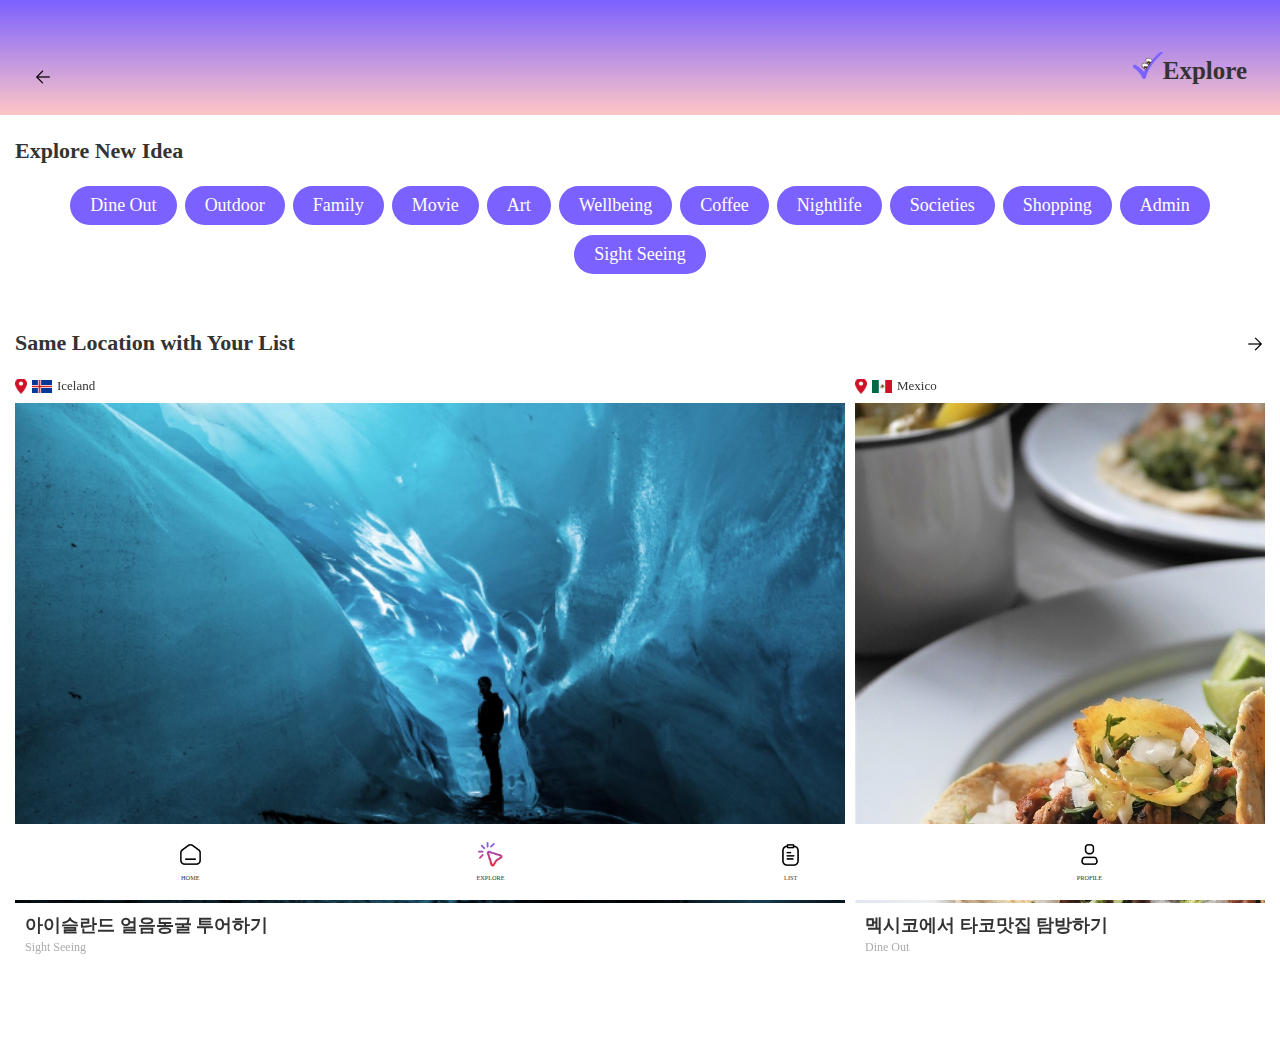
==== sub/explore.html @ f880aa77 "first commit" ====
<!DOCTYPE html>
<html lang="ko">
  <head>
    <meta charset="UTF-8" />
    <meta name="viewport" content="width=device-width, initial-scale=1.0" />
    <title>explore</title>
    <link rel="stylesheet" href="css/explore.css" />
    <!-- Link Swiper's CSS -->
    <link
      rel="stylesheet"
      href="https://cdn.jsdelivr.net/npm/swiper@11/swiper-bundle.min.css"
    />
  </head>
  <body>
    <div id="wrap">
      <header class="header" id="header">
        <div class="inner">
          <span><img src="../img/Arrow-Right.png" alt="back" /></span>
          <h1><img src="img/yourbucket-logo.png" alt="logo-icon" />Explore</h1>
          <nav>
            <ul>
              <li>
                <a href="../index.html">
                  <img src="../img/home.png" alt="home" />
                  <p>HOME</p>
                </a>
              </li>
              <li>
                <a href="#">
                  <img src="../img/explore-active.png" alt="explore" />
                  <p>EXPLORE</p>
                </a>
              </li>
              <li>
                <a href="#">
                  <img src="../img/list.png" alt="list" />
                  <p>LIST</p>
                </a>
              </li>
              <li>
                <a href="#">
                  <img src="../img/Person.png" alt="profile" />
                  <p>PROFILE</p>
                </a>
              </li>
            </ul>
          </nav>
          <!-- nav end -->
        </div>
        <!-- .inner end -->
      </header>
      <!-- .header end -->
      <main id="main">
        <div class="inner">
          <section class="cont01">
            <div class="title">
              <h2>Explore New Idea</h2>
            </div>
            <!-- .title end -->
            <div class="category">
              <ul>
                <li><a href="">Dine Out</a></li>
                <li><a href="">Outdoor</a></li>
                <li><a href="">Family</a></li>
                <li><a href="">Movie</a></li>
                <li><a href="">Art</a></li>
                <li><a href="">Wellbeing</a></li>
                <li><a href="">Coffee</a></li>
                <li><a href="">Nightlife</a></li>
                <li><a href="">Societies</a></li>
                <li><a href="">Shopping</a></li>
                <li><a href="">Admin</a></li>
                <li><a href="">Sight Seeing</a></li>
              </ul>
            </div>
            <!-- .category end -->
          </section>
          <!-- .cont01 end -->
          <section class="cont02">
            <div class="title">
              <h2>Same Location with Your List</h2>
              <img src="../img/Arrow-Right.png" alt="arrow-right" />
            </div>
            <!-- .title end -->
            <!-- Swiper -->
            <div class="swiper mySwiper">
              <div class="swiper-wrapper">
                <div class="swiper-slide">
                  <div class="info">
                    <img src="img/location-red.png" alt="location-red" />
                    <img src="../img/icelandflag.jpg" alt="iceland-flag" />
                    <p>Iceland</p>
                  </div>
                  <!-- .info end -->
                  <figure>
                    <img src="img/iceland-cave.jpg" alt="iceland-cave" />
                  </figure>
                  <div class="detail__info">
                    <h3>아이슬란드 얼음동굴 투어하기</h3>
                    <p>Sight Seeing</p>
                  </div>
                </div>
                <!-- swiper-slide end -->
                <div class="swiper-slide">
                  <div class="info">
                    <img src="img/location-red.png" alt="location-red" />
                    <img src="img/mexico-flag.jpg" alt="mexico-flag" />
                    <p>Mexico</p>
                  </div>
                  <!-- .info end -->
                  <figure>
                    <img
                      src="img/mexico-restaurant.jpg"
                      alt="maxico-restaurant"
                    />
                  </figure>
                  <div class="detail__info">
                    <h3>멕시코에서 타코맛집 탐방하기</h3>
                    <p>Dine Out</p>
                  </div>
                </div>
                <!-- swiper-slide end -->
                <div class="swiper-slide">
                  <div class="info">
                    <img src="img/location-red.png" alt="location-red" />
                    <img src="img/mexico-flag.jpg" alt="mexico-flag" />
                    <p>Mexico</p>
                  </div>
                  <!-- .info end -->
                  <figure>
                    <img
                      src="img/mexico-restaurant.jpg"
                      alt="maxico-restaurant"
                    />
                  </figure>
                  <div class="detail__info">
                    <h3>멕시코에서 타코맛집 탐방하기</h3>
                    <p>Dine Out</p>
                  </div><!-- .detail__info end -->
                </div>
                <!-- swiper-slide end -->
              </div>
            </div>
            <!-- .swiper end -->
          </section>
          <!-- .cont02 end -->
        </div>
      </main>
      <!-- #main end -->
    </div>
    <!-- #wrap end -->

    <!-- Swiper JS -->
    <script src="https://cdn.jsdelivr.net/npm/swiper@11/swiper-bundle.min.js"></script>

    <!-- Initialize Swiper -->
    <script>
      var swiper = new Swiper(".mySwiper", {
        slidesPerView: 1.5,
        spaceBetween: 10,
        pagination: {
          el: ".swiper-pagination",
          clickable: true,
        },
      });
    </script>
  </body>
</html>
---- sub/css/explore.css ----
@charset "utf-8";
* {
  margin: 0;
  padding: 0;
  box-sizing: border-box;
}
html,
body {
  font-size: 62.5%;
}
body {
  line-height: 1.3;
  color: #333;
  word-break: keep-all;
}
a {
  text-decoration: none;
  color: inherit;
}
li {
  list-style: none;
}

/* header */
.inner {
  width: calc(100% - 30px);
  max-width: 1440px;
  margin: 0 auto;
}
img {
  width: 100%;
  height: 100%;
  object-fit: cover;
}

/* header */
.header {
  height: 115px;
  background: rgb(123,97,255);
  background: linear-gradient(180deg, rgba(123,97,255,1) 0%, rgba(255,111,111,0.39539565826330536) 100%);
}
.header .inner {
  height: 100%;
  display: flex;
  align-items: end;
  padding: 0 18px 28px;
  justify-content: space-between;
  
}
.header .inner span img {
  transform: rotate(180deg);
  display: block;
}
.header .inner h1 {
  font-size: 2.5rem;
}
.header .inner h1 img {
  width: 30px;
  height: 27px;
}
.header nav {
  position: fixed;
  width: 100%;
  bottom: 0;
  left: 0;
  background-color: #fff;
  z-index: 9999;
}
.header nav ul {
  display: flex;
  align-items: center;
  justify-content: space-around;
  row-gap: 8px;
  padding: 18px 41px;
}
.header nav ul li {
  text-align: center;
}
.header nav ul li img {
  width: 25px;
  height: 25px;
  margin-bottom: 5px;
}

/* main */
.title {
  margin-bottom: 2rem;
}
.title h2 {
  font-size: 2.2rem;
}
#main {
  font-size: 18px;
}
.cont01 {
  margin: 2.2rem 0 5.5rem;
}
.category ul {
  display: flex;
  flex-wrap: wrap;
  justify-content: center;
  column-gap: 8px;
  row-gap: 10px;
}

.category ul li {
  background-color: #7b61ff;
  padding: 8px 20px;
  color: #fff;
  border-radius: 30px;
  text-align: center;
}

/* cont02 */
.cont02 {
  position: relative;
  margin-bottom: 100px;
}
.cont02 .title {
  display: flex;
  justify-content: space-between;
  align-items: center;
}
.cont02 .title img {
  width: 20px;
  height: 20px;
}
.cont02 .swiper {
  position: static;
}
.cont02 .swiper .info {
  display: flex;
  align-items: center;
  column-gap: 5px;
  margin-bottom: 8px;
}
.cont02 .swiper .info img:first-child {
  width: 12px;
  height: 15px;
}
.cont02 .swiper .info img:nth-child(2) {
  width: 20px;
  height: 13px;
}
.cont02 .swiper .info p {
  font-size: 13px;
}
.cont02 .swiper figure {
  max-height: 500px;
  height: 45.38vw;
}
.cont02 .swiper figure img {
  width: 100%;
  height: 100%;
  object-fit: cover;
}
.cont02 .swiper .detail__info {
  margin-top: 11px;
  padding: 0 10px;
}
.cont02 .swiper .detail__info h3 {
  font-size: 1.8rem;
  margin-bottom: 3px;
}
.cont02 .swiper .detail__info p {
  font-size: 12px;
  color: #ababab;
}
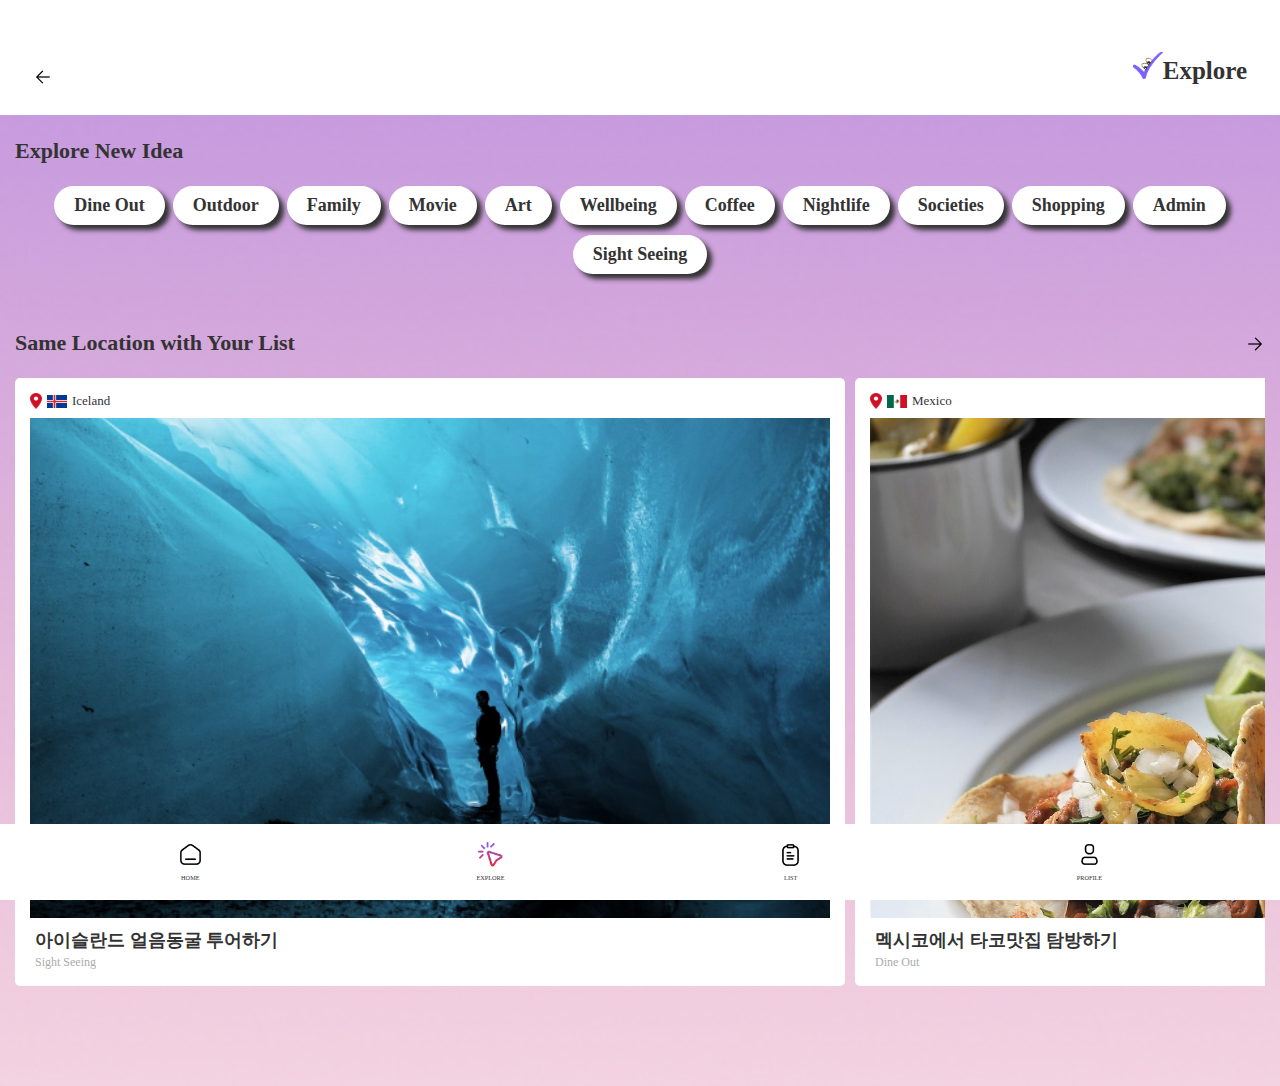
==== commit a87e9ab9: "exlore home 수정 2024.04.04" ====
--- a/sub/explore.html
+++ b/sub/explore.html
@@ -26,19 +26,19 @@
                 </a>
               </li>
               <li>
-                <a href="#">
+                <a href="../sub/explore.html">
                   <img src="../img/explore-active.png" alt="explore" />
                   <p>EXPLORE</p>
                 </a>
               </li>
               <li>
-                <a href="#">
+                <a href="../sub/list.html">
                   <img src="../img/list.png" alt="list" />
                   <p>LIST</p>
                 </a>
               </li>
               <li>
-                <a href="#">
+                <a href="../sub/profile.html">
                   <img src="../img/Person.png" alt="profile" />
                   <p>PROFILE</p>
                 </a>
--- a/sub/css/explore.css
+++ b/sub/css/explore.css
@@ -1,168 +1,180 @@
 @charset "utf-8";
 * {
-  margin: 0;
-  padding: 0;
-  box-sizing: border-box;
+    margin: 0;
+    padding: 0;
+    box-sizing: border-box;
 }
 html,
 body {
-  font-size: 62.5%;
+    font-size: 62.5%;
 }
 body {
-  line-height: 1.3;
-  color: #333;
-  word-break: keep-all;
+    line-height: 1.3;
+    color: #333;
+    word-break: keep-all;
+    background: url(../img/explore-bg.png) center / cover no-repeat;
 }
 a {
-  text-decoration: none;
-  color: inherit;
+    text-decoration: none;
+    color: inherit;
+    cursor: pointer;
 }
 li {
-  list-style: none;
+    list-style: none;
 }
 
 /* header */
 .inner {
-  width: calc(100% - 30px);
-  max-width: 1440px;
-  margin: 0 auto;
+    width: calc(100% - 30px);
+    max-width: 1440px;
+    margin: 0 auto;
 }
 img {
-  width: 100%;
-  height: 100%;
-  object-fit: cover;
+    width: 100%;
+    height: 100%;
+    object-fit: cover;
 }
 
 /* header */
 .header {
-  height: 115px;
-  background: rgb(123,97,255);
-  background: linear-gradient(180deg, rgba(123,97,255,1) 0%, rgba(255,111,111,0.39539565826330536) 100%);
+    height: 115px;
+    background:#fff;
+   /*  background: linear-gradient(
+        180deg,
+        rgba(123, 97, 255, 1) 0%,
+        rgba(255, 111, 111, 0.39539565826330536) 100%
+    ); */
 }
 .header .inner {
-  height: 100%;
-  display: flex;
-  align-items: end;
-  padding: 0 18px 28px;
-  justify-content: space-between;
-  
+    height: 100%;
+    display: flex;
+    align-items: end;
+    padding: 0 18px 28px;
+    justify-content: space-between;
 }
 .header .inner span img {
-  transform: rotate(180deg);
-  display: block;
+    transform: rotate(180deg);
+    display: block;
 }
 .header .inner h1 {
-  font-size: 2.5rem;
+    font-size: 2.5rem;
 }
 .header .inner h1 img {
-  width: 30px;
-  height: 27px;
+    width: 30px;
+    height: 27px;
 }
 .header nav {
-  position: fixed;
-  width: 100%;
-  bottom: 0;
-  left: 0;
-  background-color: #fff;
-  z-index: 9999;
+    position: fixed;
+    width: 100%;
+    bottom: 0;
+    left: 0;
+    background-color: #fff;
+    z-index: 9999;
 }
 .header nav ul {
-  display: flex;
-  align-items: center;
-  justify-content: space-around;
-  row-gap: 8px;
-  padding: 18px 41px;
+    display: flex;
+    align-items: center;
+    justify-content: space-around;
+    row-gap: 8px;
+    padding: 18px 41px;
 }
 .header nav ul li {
-  text-align: center;
+    text-align: center;
 }
 .header nav ul li img {
-  width: 25px;
-  height: 25px;
-  margin-bottom: 5px;
+    width: 25px;
+    height: 25px;
+    margin-bottom: 5px;
 }
 
 /* main */
 .title {
-  margin-bottom: 2rem;
+    margin-bottom: 2rem;
 }
 .title h2 {
-  font-size: 2.2rem;
+    font-size: 2.2rem;
 }
 #main {
-  font-size: 18px;
+    font-size: 18px;
 }
 .cont01 {
-  margin: 2.2rem 0 5.5rem;
+    margin: 2.2rem 0 5.5rem;
 }
 .category ul {
-  display: flex;
-  flex-wrap: wrap;
-  justify-content: center;
-  column-gap: 8px;
-  row-gap: 10px;
+    display: flex;
+    flex-wrap: wrap;
+    justify-content: center;
+    column-gap: 8px;
+    row-gap: 10px;
 }
 
 .category ul li {
-  background-color: #7b61ff;
-  padding: 8px 20px;
-  color: #fff;
-  border-radius: 30px;
-  text-align: center;
+    background-color: #fff;
+    padding: 8px 20px;
+    color: #333;
+    border-radius: 30px;
+    text-align: center;
+    font-weight: bold;
+    box-shadow: 5px 5px 5px #333;
 }
 
 /* cont02 */
 .cont02 {
-  position: relative;
-  margin-bottom: 100px;
+    position: relative;
+    margin-bottom: 100px;
 }
 .cont02 .title {
-  display: flex;
-  justify-content: space-between;
-  align-items: center;
+    display: flex;
+    justify-content: space-between;
+    align-items: center;
 }
+
 .cont02 .title img {
-  width: 20px;
-  height: 20px;
+    width: 20px;
+    height: 20px;
 }
 .cont02 .swiper {
-  position: static;
+    position: static;
+}
+.cont02 .swiper-slide{
+  padding: 15px;
+  background-color: #fff;
+  border-radius: 5px;
 }
 .cont02 .swiper .info {
-  display: flex;
-  align-items: center;
-  column-gap: 5px;
-  margin-bottom: 8px;
+    display: flex;
+    align-items: center;
+    column-gap: 5px;
+    margin-bottom: 8px;
 }
 .cont02 .swiper .info img:first-child {
-  width: 12px;
-  height: 15px;
+    width: 12px;
 }
 .cont02 .swiper .info img:nth-child(2) {
-  width: 20px;
-  height: 13px;
+    width: 20px;
+    height: 13px;
 }
 .cont02 .swiper .info p {
-  font-size: 13px;
+    font-size: 13px;
 }
 .cont02 .swiper figure {
-  max-height: 500px;
-  height: 45.38vw;
+    max-height: 500px;
+    height: 45.38vw;
 }
 .cont02 .swiper figure img {
-  width: 100%;
-  height: 100%;
-  object-fit: cover;
+    width: 100%;
+    height: 100%;
+    object-fit: cover;
 }
 .cont02 .swiper .detail__info {
-  margin-top: 11px;
-  padding: 0 10px;
+    margin-top: 11px;
+    padding: 0 5px;
 }
 .cont02 .swiper .detail__info h3 {
-  font-size: 1.8rem;
-  margin-bottom: 3px;
+    font-size: 1.8rem;
+    margin-bottom: 3px;
 }
 .cont02 .swiper .detail__info p {
-  font-size: 12px;
-  color: #ababab;
+    font-size: 12px;
+    color: #ababab;
 }
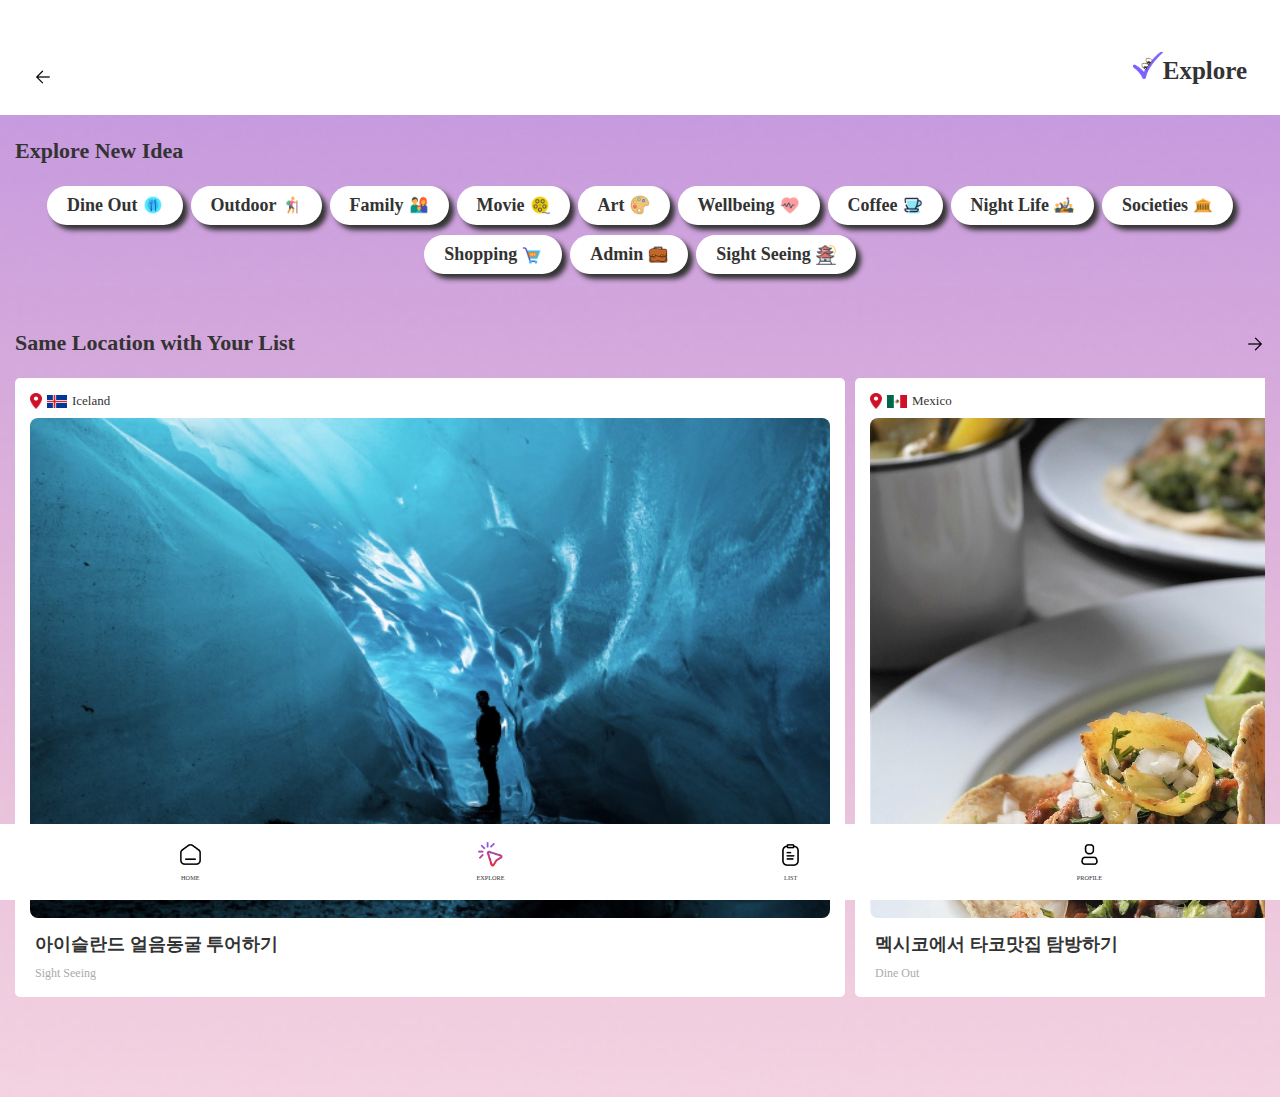
==== commit 4c471cec: "explore 2024.04.04" ====
--- a/sub/explore.html
+++ b/sub/explore.html
@@ -59,18 +59,18 @@
             <!-- .title end -->
             <div class="category">
               <ul>
-                <li><a href="">Dine Out</a></li>
-                <li><a href="">Outdoor</a></li>
-                <li><a href="">Family</a></li>
-                <li><a href="">Movie</a></li>
-                <li><a href="">Art</a></li>
-                <li><a href="">Wellbeing</a></li>
-                <li><a href="">Coffee</a></li>
-                <li><a href="">Nightlife</a></li>
-                <li><a href="">Societies</a></li>
-                <li><a href="">Shopping</a></li>
-                <li><a href="">Admin</a></li>
-                <li><a href="">Sight Seeing</a></li>
+                <li><a href="#">Dine Out <img src="img/dining-icon.png" alt="dineout-icon"></a></li>
+                <li><a href="#">Outdoor<img src="img/outdoor-icon.png" alt="outdoor-icon"></a></li>
+                <li><a href="#">Family<img src="img/family-icon.png" alt="family-icon"></a></li>
+                <li><a href="#">Movie<img src="img/movie-icon.png" alt="movie-icon"></a></li>
+                <li><a href="#">Art<img src="img/art-icon.png" alt="art-icon"></a></li>
+                <li><a href="#">Wellbeing<img src="img/wellbeing-icon.png" alt="wellbeing-icon"></a></li>
+                <li><a href="#">Coffee<img src="img/coffee-icon.png" alt="coffee-icon"></a></li>
+                <li><a href="#">Night Life<img src="img/nightlife-icon.png" alt="nightlife-icon"></a></li>
+                <li><a href="#">Societies<img src="img/societies-icon.png" alt="societies-icon"></a></li>
+                <li><a href="#">Shopping<img src="img/shopping-icon.png" alt="shopping-icon"></a></li>
+                <li><a href="#">Admin<img src="img/business-icon.png" alt="business-icon"></a></li>
+                <li><a href="#">Sight Seeing<img src="img/sight-icon.png" alt="sight-icon"></a></li>
               </ul>
             </div>
             <!-- .category end -->
@@ -123,19 +123,19 @@
                 <div class="swiper-slide">
                   <div class="info">
                     <img src="img/location-red.png" alt="location-red" />
-                    <img src="img/mexico-flag.jpg" alt="mexico-flag" />
+                    <img src="img/thailand-flag.png" alt="mexico-flag" />
                     <p>Mexico</p>
                   </div>
                   <!-- .info end -->
                   <figure>
                     <img
-                      src="img/mexico-restaurant.jpg"
-                      alt="maxico-restaurant"
+                      src="img/thailand-festival.jpg"
+                      alt="thailand-festival"
                     />
                   </figure>
                   <div class="detail__info">
-                    <h3>멕시코에서 타코맛집 탐방하기</h3>
-                    <p>Dine Out</p>
+                    <h3>태국 코팡안에서 풀문파티가기</h3>
+                    <p>Nightlife</p>
                   </div><!-- .detail__info end -->
                 </div>
                 <!-- swiper-slide end -->
--- a/sub/css/explore.css
+++ b/sub/css/explore.css
@@ -116,7 +116,17 @@
     text-align: center;
     font-weight: bold;
     box-shadow: 5px 5px 5px #333;
+    
 }
+.category ul li a{
+  display: flex;
+  align-items: center;
+  column-gap: 5px;
+}
+.category ul li a img{
+  width: 20px;
+}
+
 
 /* cont02 */
 .cont02 {
@@ -160,6 +170,8 @@
 .cont02 .swiper figure {
     max-height: 500px;
     height: 45.38vw;
+    border-radius: 8px;
+    overflow: hidden;
 }
 .cont02 .swiper figure img {
     width: 100%;
@@ -172,9 +184,10 @@
 }
 .cont02 .swiper .detail__info h3 {
     font-size: 1.8rem;
-    margin-bottom: 3px;
+    margin: 15px 0 10px;
 }
 .cont02 .swiper .detail__info p {
     font-size: 12px;
     color: #ababab;
+    
 }
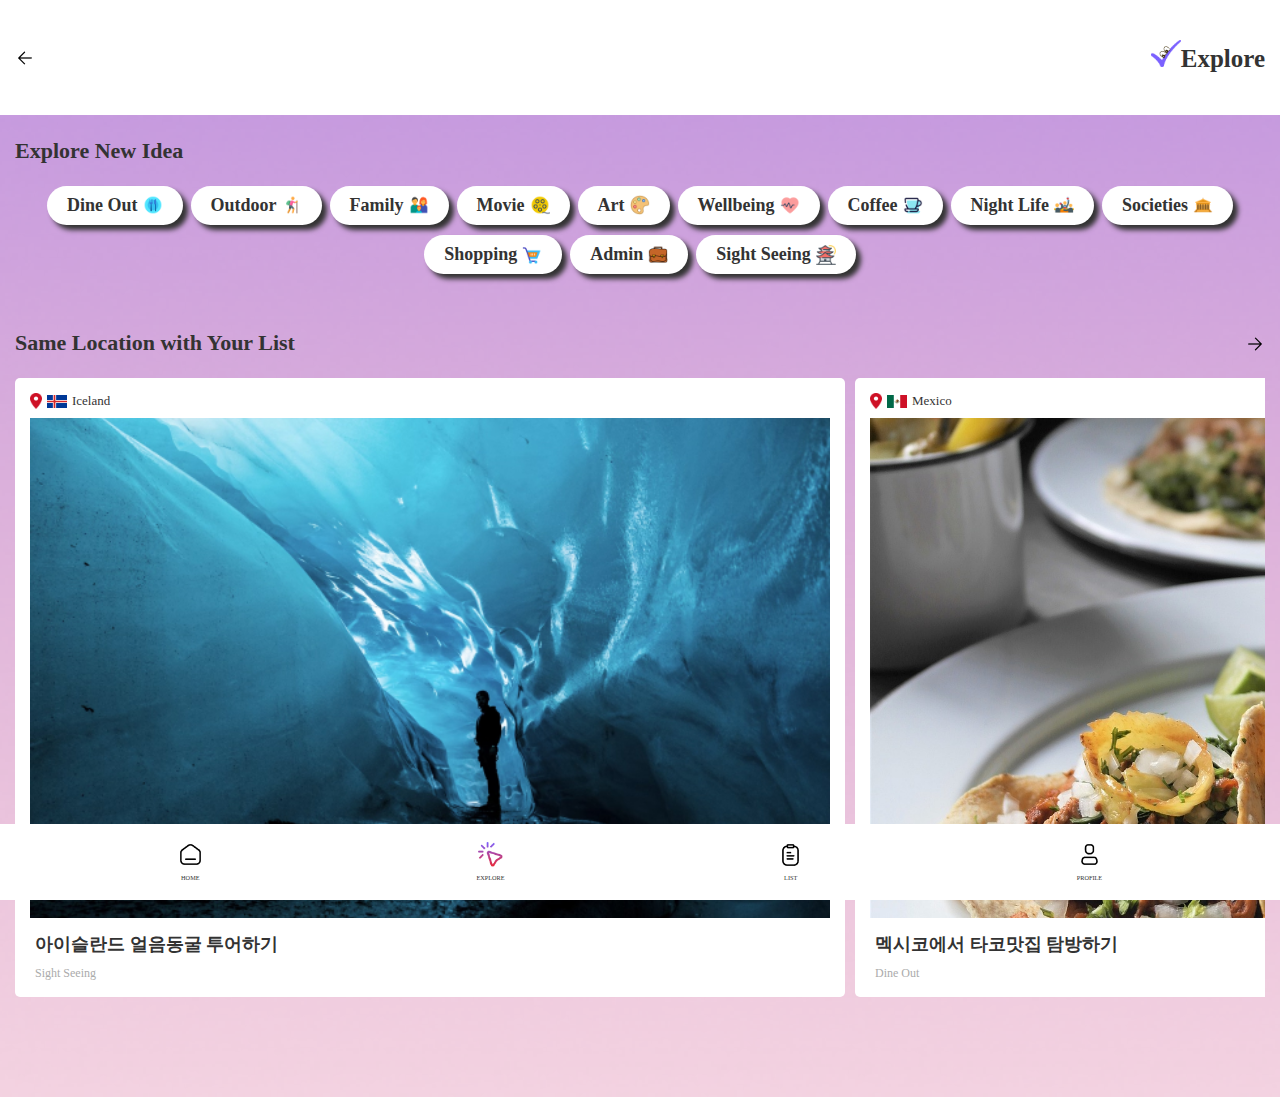
==== commit 19e211da: "back icon link 2024.04.04" ====
--- a/sub/explore.html
+++ b/sub/explore.html
@@ -15,7 +15,7 @@
     <div id="wrap">
       <header class="header" id="header">
         <div class="inner">
-          <span><img src="../img/Arrow-Right.png" alt="back" /></span>
+          <span><a href="../index.html"><img src="../img/Arrow-Right.png" alt="back" /></a></span>
           <h1><img src="img/yourbucket-logo.png" alt="logo-icon" />Explore</h1>
           <nav>
             <ul>
--- a/sub/css/explore.css
+++ b/sub/css/explore.css
@@ -48,8 +48,7 @@
 .header .inner {
     height: 100%;
     display: flex;
-    align-items: end;
-    padding: 0 18px 28px;
+    align-items: center;
     justify-content: space-between;
 }
 .header .inner span img {
@@ -170,8 +169,7 @@
 .cont02 .swiper figure {
     max-height: 500px;
     height: 45.38vw;
-    border-radius: 8px;
-    overflow: hidden;
+   
 }
 .cont02 .swiper figure img {
     width: 100%;
